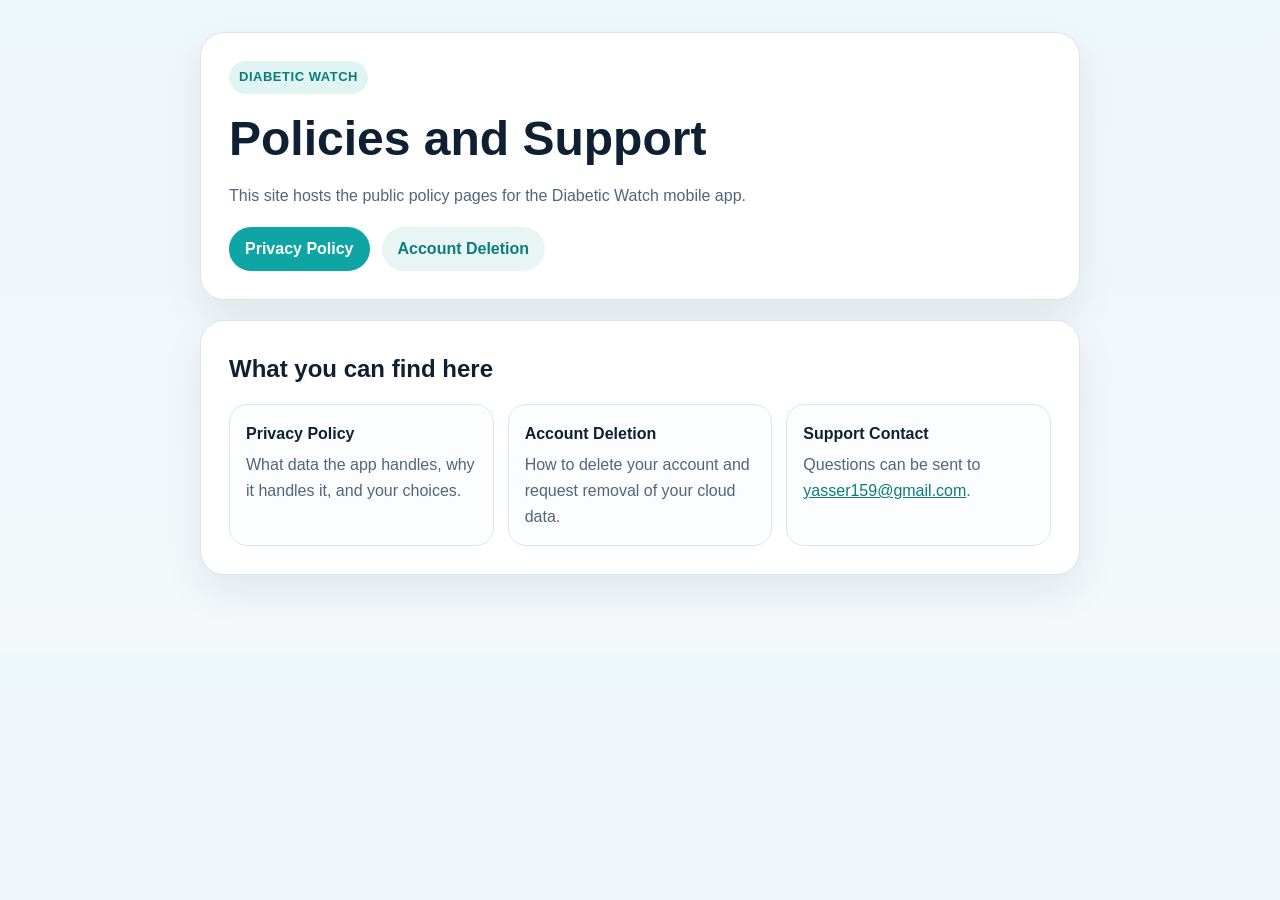
==== index.html @ 34ccfd38 "Publish policy site" ====
<!doctype html>
<html lang="en">
  <head>
    <meta charset="utf-8" />
    <meta name="viewport" content="width=device-width, initial-scale=1" />
    <title>Diabetic Watch Policies</title>
    <meta
      name="description"
      content="Privacy policy and account deletion information for Diabetic Watch."
    />
    <link rel="stylesheet" href="./assets/site.css" />
  </head>
  <body>
    <main class="page">
      <section class="hero">
        <span class="eyebrow">Diabetic Watch</span>
        <h1>Policies and Support</h1>
        <p class="muted">
          This site hosts the public policy pages for the Diabetic Watch mobile app.
        </p>
        <div class="button-row">
          <a class="button" href="./privacy-policy/">Privacy Policy</a>
          <a class="button secondary" href="./account-deletion/">Account Deletion</a>
        </div>
      </section>

      <section class="panel">
        <h2>What you can find here</h2>
        <div class="grid">
          <div class="card">
            <strong>Privacy Policy</strong>
            <span class="muted">What data the app handles, why it handles it, and your choices.</span>
          </div>
          <div class="card">
            <strong>Account Deletion</strong>
            <span class="muted">How to delete your account and request removal of your cloud data.</span>
          </div>
          <div class="card">
            <strong>Support Contact</strong>
            <span class="muted">Questions can be sent to <a href="mailto:yasser159@gmail.com">yasser159@gmail.com</a>.</span>
          </div>
        </div>
      </section>
    </main>
  </body>
</html>
---- assets/site.css ----
:root {
  color-scheme: light;
  --bg: #f4f8fb;
  --panel: #ffffff;
  --text: #102033;
  --muted: #52657a;
  --border: #dbe6ef;
  --accent: #0ea5a4;
  --accent-dark: #0b7d7c;
  --shadow: 0 16px 40px rgba(16, 32, 51, 0.08);
}

* {
  box-sizing: border-box;
}

html,
body {
  margin: 0;
  padding: 0;
  background: linear-gradient(180deg, #eef7fb 0%, var(--bg) 100%);
  color: var(--text);
  font-family: "Avenir Next", Avenir, "Segoe UI", sans-serif;
  line-height: 1.6;
}

a {
  color: var(--accent-dark);
}

.page {
  max-width: 920px;
  margin: 0 auto;
  padding: 32px 20px 64px;
}

.hero,
.panel {
  background: var(--panel);
  border: 1px solid var(--border);
  border-radius: 24px;
  box-shadow: var(--shadow);
}

.hero {
  padding: 28px;
  margin-bottom: 20px;
}

.eyebrow {
  display: inline-block;
  padding: 6px 10px;
  border-radius: 999px;
  background: rgba(14, 165, 164, 0.12);
  color: var(--accent-dark);
  font-size: 13px;
  font-weight: 700;
  letter-spacing: 0.04em;
  text-transform: uppercase;
}

h1,
h2,
h3 {
  margin: 0 0 12px;
  line-height: 1.2;
}

h1 {
  margin-top: 16px;
  font-size: clamp(32px, 5vw, 48px);
}

h2 {
  font-size: 24px;
  margin-top: 6px;
}

h3 {
  font-size: 18px;
}

p,
li {
  font-size: 16px;
}

.muted {
  color: var(--muted);
}

.grid {
  display: grid;
  grid-template-columns: repeat(auto-fit, minmax(220px, 1fr));
  gap: 14px;
  margin-top: 20px;
}

.card {
  border: 1px solid var(--border);
  border-radius: 18px;
  padding: 16px;
  background: #fbfdff;
}

.card strong {
  display: block;
  margin-bottom: 6px;
}

.panel {
  padding: 28px;
  margin-bottom: 16px;
}

.toc {
  margin: 0;
  padding-left: 18px;
}

.toc li + li,
ul li + li {
  margin-top: 8px;
}

.callout {
  border-left: 4px solid var(--accent);
  padding: 14px 16px;
  background: rgba(14, 165, 164, 0.08);
  border-radius: 14px;
}

.footer {
  margin-top: 20px;
  color: var(--muted);
  font-size: 14px;
}

.button-row {
  display: flex;
  flex-wrap: wrap;
  gap: 12px;
  margin-top: 18px;
}

.button {
  display: inline-flex;
  align-items: center;
  justify-content: center;
  min-height: 44px;
  padding: 0 16px;
  border-radius: 999px;
  background: var(--accent);
  color: #fff;
  text-decoration: none;
  font-weight: 700;
}

.button.secondary {
  background: #e9f5f5;
  color: var(--accent-dark);
}

@media (max-width: 640px) {
  .hero,
  .panel {
    padding: 22px;
    border-radius: 20px;
  }
}
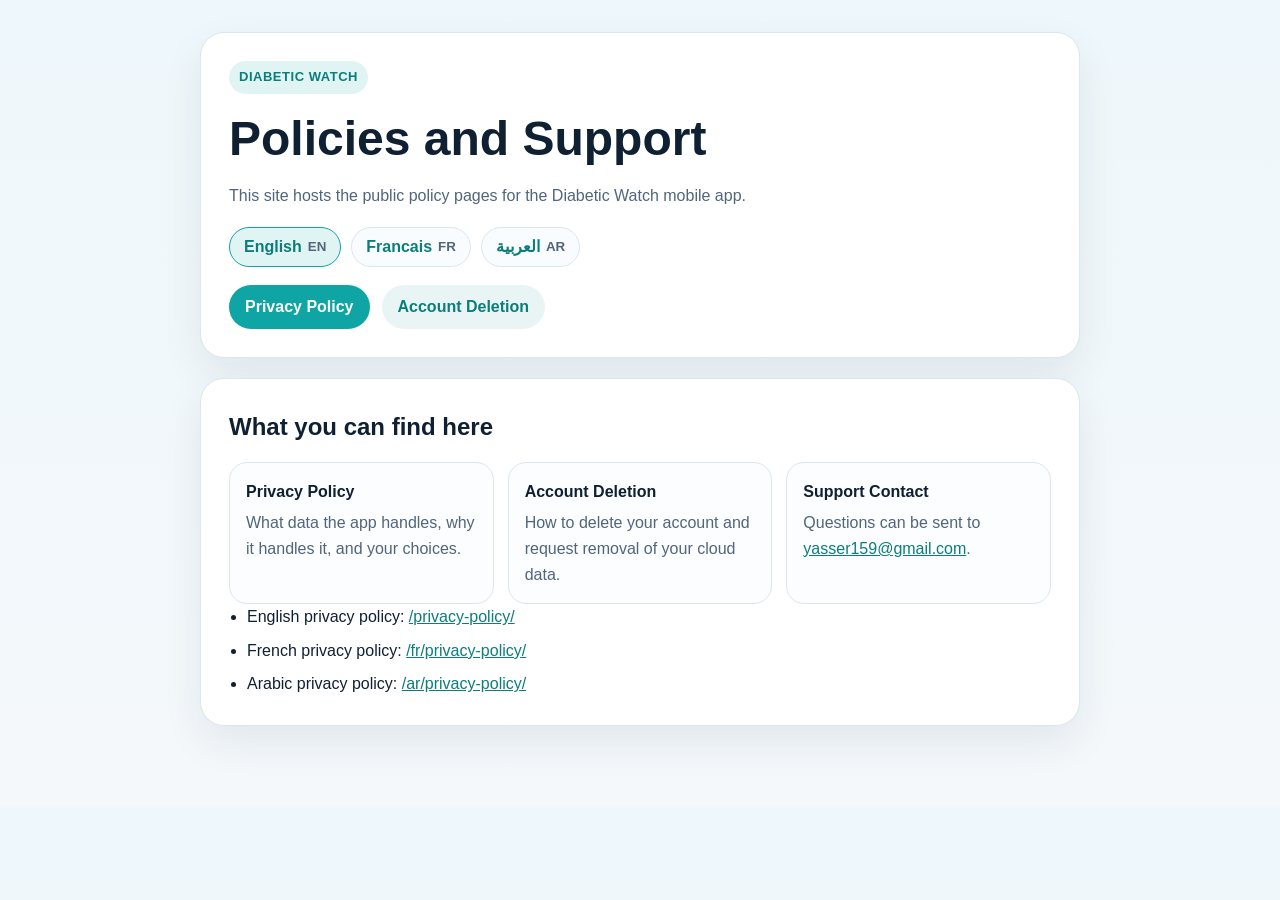
==== commit 2a97120a: "Add French and Arabic privacy policy pages" ====
--- a/index.html
+++ b/index.html
@@ -18,6 +18,11 @@
         <p class="muted">
           This site hosts the public policy pages for the Diabetic Watch mobile app.
         </p>
+        <div class="lang-switcher" aria-label="Language switcher">
+          <a class="lang-link is-active" href="./privacy-policy/">English <small>EN</small></a>
+          <a class="lang-link" href="./fr/privacy-policy/">Francais <small>FR</small></a>
+          <a class="lang-link" href="./ar/privacy-policy/">العربية <small>AR</small></a>
+        </div>
         <div class="button-row">
           <a class="button" href="./privacy-policy/">Privacy Policy</a>
           <a class="button secondary" href="./account-deletion/">Account Deletion</a>
@@ -40,6 +45,11 @@
             <span class="muted">Questions can be sent to <a href="mailto:yasser159@gmail.com">yasser159@gmail.com</a>.</span>
           </div>
         </div>
+        <ul class="meta-list">
+          <li>English privacy policy: <a href="./privacy-policy/">/privacy-policy/</a></li>
+          <li>French privacy policy: <a href="./fr/privacy-policy/">/fr/privacy-policy/</a></li>
+          <li>Arabic privacy policy: <a href="./ar/privacy-policy/">/ar/privacy-policy/</a></li>
+        </ul>
       </section>
     </main>
   </body>
--- a/assets/site.css
+++ b/assets/site.css
@@ -26,6 +26,10 @@
 
 a {
   color: var(--accent-dark);
+}
+
+a:hover {
+  color: var(--accent);
 }
 
 .page {
@@ -161,6 +165,76 @@
   color: var(--accent-dark);
 }
 
+.button.ghost {
+  background: transparent;
+  color: var(--accent-dark);
+  border: 1px solid var(--border);
+}
+
+.lang-switcher {
+  display: flex;
+  flex-wrap: wrap;
+  gap: 10px;
+  margin-top: 18px;
+}
+
+.lang-link {
+  display: inline-flex;
+  align-items: center;
+  justify-content: center;
+  min-height: 40px;
+  padding: 0 14px;
+  border-radius: 999px;
+  border: 1px solid var(--border);
+  background: #f8fcff;
+  color: var(--accent-dark);
+  text-decoration: none;
+  font-weight: 700;
+}
+
+.lang-link.is-active {
+  border-color: var(--accent);
+  background: rgba(14, 165, 164, 0.12);
+}
+
+.lang-link small {
+  margin-left: 6px;
+  color: var(--muted);
+  font-weight: 600;
+}
+
+.meta-list {
+  margin: 0;
+  padding-left: 18px;
+}
+
+.meta-list li + li {
+  margin-top: 8px;
+}
+
+.rtl {
+  direction: rtl;
+  text-align: right;
+  font-family: "SF Arabic", "Geeza Pro", "Noto Naskh Arabic", Tahoma, sans-serif;
+}
+
+.rtl .eyebrow,
+.rtl .button-row,
+.rtl .lang-switcher {
+  justify-content: flex-start;
+}
+
+.rtl .toc,
+.rtl .meta-list {
+  padding-left: 0;
+  padding-right: 18px;
+}
+
+.rtl .callout {
+  border-left: 0;
+  border-right: 4px solid var(--accent);
+}
+
 @media (max-width: 640px) {
   .hero,
   .panel {
